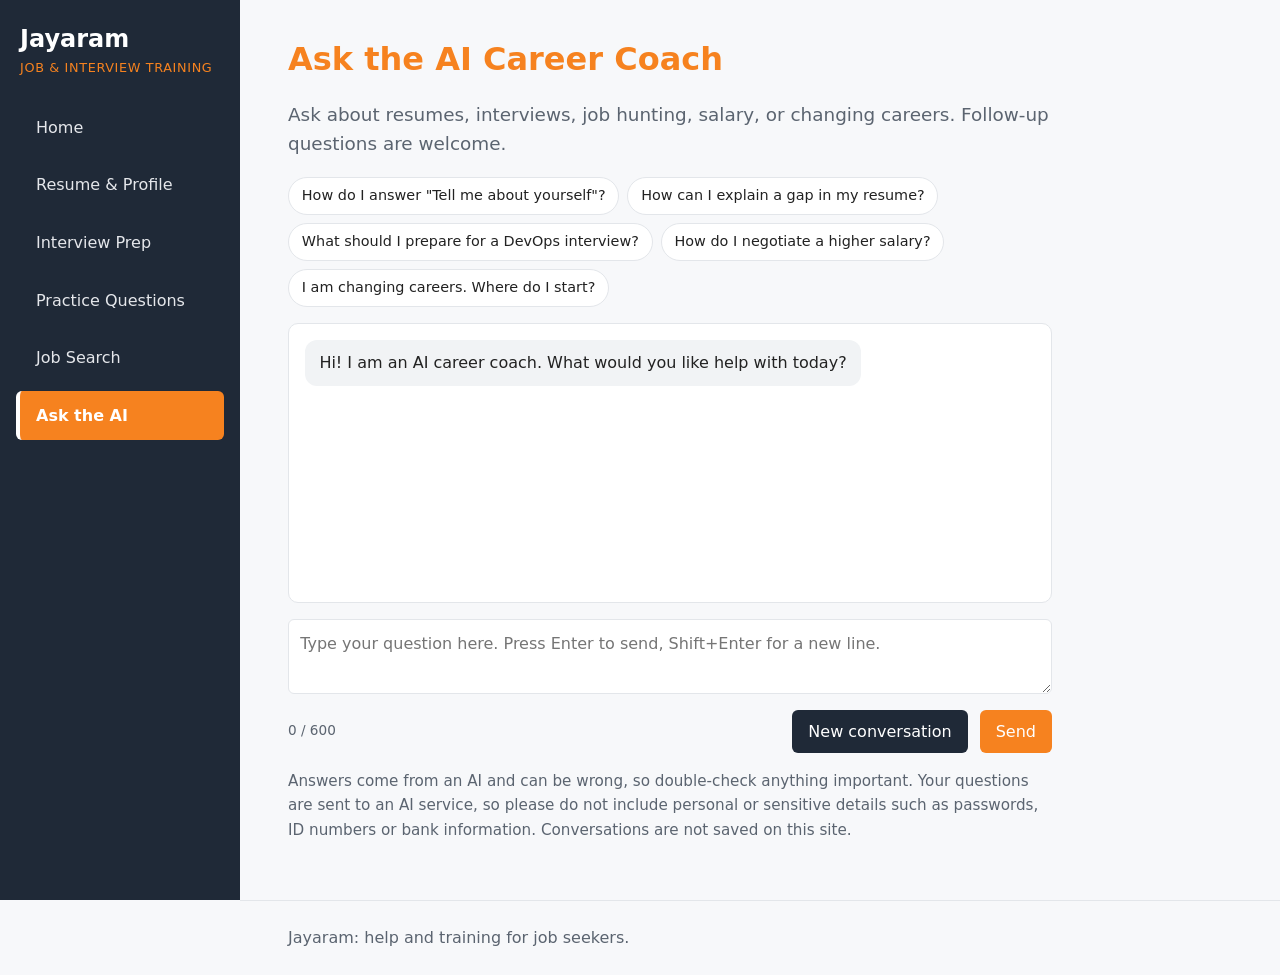
==== public/ask.html @ 56960e66 "Add /ask.html full-page AI chat with follow-up history; Worker accepts validated history" ====
<!doctype html>
<html lang="en">
<head>
  <meta charset="utf-8">
  <meta name="viewport" content="width=device-width, initial-scale=1">
  <title>Ask the AI Career Coach | Jayaram</title>
  <meta name="description" content="Ask the AI career coach anything about resumes, interviews, job search and career changes.">
  <link rel="stylesheet" href="style.css">
  <link rel="stylesheet" href="ask.css">
</head>
<body class="ask-page">
  <div class="layout">

    <nav class="sidebar" aria-label="Main navigation">
      <div class="brand">
        <span class="brand-name">Jayaram</span>
        <span class="brand-tag">Job &amp; Interview Training</span>
      </div>
      <a class="nav-btn" href="/#home">Home</a>
      <a class="nav-btn" href="/#resume">Resume &amp; Profile</a>
      <a class="nav-btn" href="/#prep">Interview Prep</a>
      <a class="nav-btn" href="/#practice">Practice Questions</a>
      <a class="nav-btn" href="/#search">Job Search</a>
      <a class="nav-btn active" href="/ask.html" aria-current="page">Ask the AI</a>
    </nav>

    <main class="content chat-content">
      <h1>Ask the AI Career Coach</h1>
      <p class="lead">Ask about resumes, interviews, job hunting, salary, or changing careers. Follow-up questions are welcome.</p>

      <div class="suggestions" id="suggestions" aria-label="Example questions">
        <button type="button" class="chip">How do I answer "Tell me about yourself"?</button>
        <button type="button" class="chip">How can I explain a gap in my resume?</button>
        <button type="button" class="chip">What should I prepare for a DevOps interview?</button>
        <button type="button" class="chip">How do I negotiate a higher salary?</button>
        <button type="button" class="chip">I am changing careers. Where do I start?</button>
      </div>

      <div class="chat" id="chat" role="log" aria-live="polite" aria-label="Conversation">
        <div class="msg bot">Hi! I am an AI career coach. What would you like help with today?</div>
      </div>

      <form class="composer" id="composer">
        <label for="msg" class="sr-only">Your question</label>
        <textarea id="msg" rows="2" maxlength="600" placeholder="Type your question here. Press Enter to send, Shift+Enter for a new line."></textarea>
        <div class="composer-row">
          <span class="ai-count" id="count">0 / 600</span>
          <button type="button" class="action-btn alt" id="clear">New conversation</button>
          <button type="submit" class="action-btn" id="send">Send</button>
        </div>
      </form>

      <p class="note">Answers come from an AI and can be wrong, so double-check anything important. Your questions are sent to an AI service, so please do not include personal or sensitive details such as passwords, ID numbers or bank information. Conversations are not saved on this site.</p>
    </main>
  </div>

  <footer class="site-footer">
    <p>Jayaram: help and training for job seekers.</p>
  </footer>

  <script src="ask.js"></script>
</body>
</html>
---- public/style.css ----
:root {
  --brand: #f6821f;
  --brand-dark: #d96d10;
  --ink: #222;
  --muted: #5b6470;
  --side-bg: #1f2937;
  --side-ink: #e5e7eb;
  --page-bg: #f7f8fa;
  --card-bg: #ffffff;
  --line: #e3e6ea;
}

* { box-sizing: border-box; }

body {
  margin: 0;
  font-family: system-ui, -apple-system, "Segoe UI", sans-serif;
  line-height: 1.6;
  color: var(--ink);
  background: var(--page-bg);
}

.layout {
  display: flex;
  min-height: 100vh;
}

/* ---------- Left navigation ---------- */
.sidebar {
  position: fixed;
  top: 0;
  left: 0;
  bottom: 0;
  width: 240px;
  background: var(--side-bg);
  padding: 1.25rem 1rem;
  display: flex;
  flex-direction: column;
  gap: 0.5rem;
}

.brand {
  display: flex;
  flex-direction: column;
  margin-bottom: 1rem;
  padding: 0 0.25rem;
}
.brand-name { color: #fff; font-size: 1.5rem; font-weight: 700; }
.brand-tag { color: var(--brand); font-size: 0.8rem; text-transform: uppercase; letter-spacing: 0.05em; }

.nav-btn {
  font: inherit;
  text-align: left;
  padding: 0.75rem 1rem;
  border: 0;
  border-left: 4px solid transparent;
  border-radius: 6px;
  background: transparent;
  color: var(--side-ink);
  cursor: pointer;
}
.nav-btn:hover { background: rgba(255, 255, 255, 0.08); }
a.nav-link { display: block; text-decoration: none; margin-top: 0.75rem; border: 1px solid var(--brand); color: var(--brand); }
a.nav-link:hover { background: var(--brand); color: #fff; }
.nav-btn.active {
  background: var(--brand);
  border-left-color: #fff;
  color: #fff;
  font-weight: 600;
}
.nav-btn:focus-visible,
.action-btn:focus-visible { outline: 3px solid #fff; outline-offset: 2px; box-shadow: 0 0 0 5px var(--brand-dark); }

/* ---------- Content ---------- */
.content {
  margin-left: 240px;
  flex: 1;
  padding: 2.5rem 3rem;
  max-width: 960px;
}

.panel { display: none; }
.panel.active { display: block; }

h1 { color: var(--brand); margin-top: 0; line-height: 1.2; }
h2 { margin-top: 2rem; }
.lead { font-size: 1.15rem; color: var(--muted); }

ul { padding-left: 1.25rem; }
li { margin-bottom: 0.4rem; }

.cards {
  display: grid;
  grid-template-columns: repeat(auto-fit, minmax(190px, 1fr));
  gap: 1rem;
  margin: 1.25rem 0;
}
.card {
  background: var(--card-bg);
  border: 1px solid var(--line);
  border-top: 4px solid var(--brand);
  border-radius: 8px;
  padding: 1rem 1.1rem;
}
.card h3 { margin: 0 0 0.4rem; }
.card p { margin: 0; color: var(--muted); }

/* ---------- Practice ---------- */
.practice-box {
  background: var(--card-bg);
  border: 1px solid var(--line);
  border-radius: 10px;
  padding: 1.25rem;
}
.practice-controls { display: flex; flex-wrap: wrap; gap: 0.5rem; }

.action-btn {
  font: inherit;
  padding: 0.55rem 1rem;
  border: 0;
  border-radius: 6px;
  background: var(--brand);
  color: #fff;
  cursor: pointer;
}
.action-btn:hover { background: var(--brand-dark); }
.action-btn.alt { background: var(--side-bg); }
.action-btn.alt:hover { background: #374151; }

.question {
  font-size: 1.3rem;
  font-weight: 600;
  margin: 1.25rem 0 1rem;
  min-height: 3.5rem;
}
.tip {
  background: #fff7ed;
  border-left: 4px solid var(--brand);
  padding: 0.75rem 1rem;
  border-radius: 4px;
  margin-top: 1rem;
}
.counter { margin: 1rem 0 0; color: var(--muted); font-size: 0.9rem; min-height: 1.3rem; }
.note { color: var(--muted); font-size: 0.95rem; margin-top: 1rem; }
[hidden] { display: none !important; }

/* ---------- AI career coach ---------- */
.sr-only { position: absolute; width: 1px; height: 1px; overflow: hidden; clip: rect(0 0 0 0); white-space: nowrap; }
.ai-box {
  background: var(--card-bg);
  border: 1px solid var(--line);
  border-top: 4px solid var(--brand);
  border-radius: 10px;
  padding: 1.25rem;
  margin-top: 2rem;
}
.ai-box h2 { margin-top: 0; }
.ai-box textarea {
  width: 100%;
  font: inherit;
  padding: 0.7rem;
  border: 1px solid var(--line);
  border-radius: 6px;
  resize: vertical;
}
.ai-row { display: flex; align-items: center; gap: 1rem; margin-top: 0.6rem; }
.ai-count { color: var(--muted); font-size: 0.85rem; }
.action-btn:disabled { opacity: 0.6; cursor: wait; }
.ai-answer {
  margin-top: 1rem;
  padding: 0.9rem 1.1rem;
  background: #fff7ed;
  border-left: 4px solid var(--brand);
  border-radius: 4px;
  white-space: pre-wrap;
}
.ai-answer.error { background: #fef2f2; border-left-color: #dc2626; }

/* ---------- Extra content blocks ---------- */
.checklist { list-style: none; padding-left: 0; }
.checklist li { position: relative; padding-left: 1.6rem; }
.checklist li::before { content: "\2713"; position: absolute; left: 0; color: var(--brand); font-weight: 700; }

.example {
  background: #fff7ed;
  border-left: 4px solid var(--brand);
  border-radius: 4px;
  padding: 0.9rem 1.1rem;
  margin: 0.5rem 0 1rem;
}

.callout {
  background: var(--card-bg);
  border: 1px solid var(--line);
  border-left: 6px solid var(--brand);
  border-radius: 8px;
  padding: 1rem 1.25rem;
  margin-top: 2rem;
}
.callout h3 { margin: 0 0 0.4rem; }
.callout p { margin: 0; color: var(--muted); }

.table-wrap { overflow-x: auto; }
table { border-collapse: collapse; width: 100%; background: var(--card-bg); font-size: 0.95rem; }
th, td { border: 1px solid var(--line); padding: 0.5rem 0.7rem; text-align: left; }
th { background: var(--side-bg); color: #fff; }

/* ---------- Footer ---------- */
.site-footer {
  margin-left: 240px;
  padding: 1.5rem 3rem;
  color: var(--muted);
  border-top: 1px solid var(--line);
}
.site-footer p { margin: 0; }

/* ---------- Phones and narrow windows ---------- */
@media (max-width: 720px) {
  .layout { flex-direction: column; }
  .sidebar {
    position: static;
    width: 100%;
    flex-direction: row;
    flex-wrap: wrap;
    padding: 0.75rem;
  }
  .brand { width: 100%; margin-bottom: 0.25rem; }
  .nav-btn { border-left: 0; padding: 0.5rem 0.75rem; flex: 1 1 auto; text-align: center; }
  .content { margin-left: 0; padding: 1.5rem 1rem; }
  .site-footer { margin-left: 0; padding: 1rem; }
}
---- public/ask.css ----
/* Extra styles for the full-page AI chat (ask.html). Base styles come from style.css. */

/* The shared .nav-btn rules were written for <button>; make links look the same. */
a.nav-btn { display: block; text-decoration: none; }

.chat-content { max-width: 860px; }

.suggestions { display: flex; flex-wrap: wrap; gap: 0.5rem; margin: 1rem 0; }
.chip {
  font: inherit;
  font-size: 0.9rem;
  padding: 0.4rem 0.8rem;
  border: 1px solid var(--line);
  border-radius: 999px;
  background: var(--card-bg);
  color: var(--ink);
  cursor: pointer;
}
.chip:hover { border-color: var(--brand); color: var(--brand-dark); }

.chat {
  background: var(--card-bg);
  border: 1px solid var(--line);
  border-radius: 10px;
  padding: 1rem;
  min-height: 280px;
  max-height: 55vh;
  overflow-y: auto;
  display: flex;
  flex-direction: column;
  gap: 0.75rem;
}
.msg {
  max-width: 85%;
  padding: 0.65rem 0.9rem;
  border-radius: 12px;
  white-space: pre-wrap;
  overflow-wrap: anywhere;
}
.msg.bot { align-self: flex-start; background: #f1f3f5; }
.msg.user { align-self: flex-end; background: var(--brand); color: #fff; }
.msg.error { align-self: flex-start; background: #fef2f2; border-left: 4px solid #dc2626; }
.msg.typing { color: var(--muted); font-style: italic; }

.composer { margin-top: 1rem; }
.composer textarea {
  width: 100%;
  font: inherit;
  padding: 0.7rem;
  border: 1px solid var(--line);
  border-radius: 6px;
  resize: vertical;
}
.composer-row { display: flex; align-items: center; gap: 0.75rem; margin-top: 0.5rem; }
.composer-row .ai-count { margin-right: auto; }

@media (max-width: 720px) {
  .msg { max-width: 95%; }
  .chat { max-height: 50vh; }
}
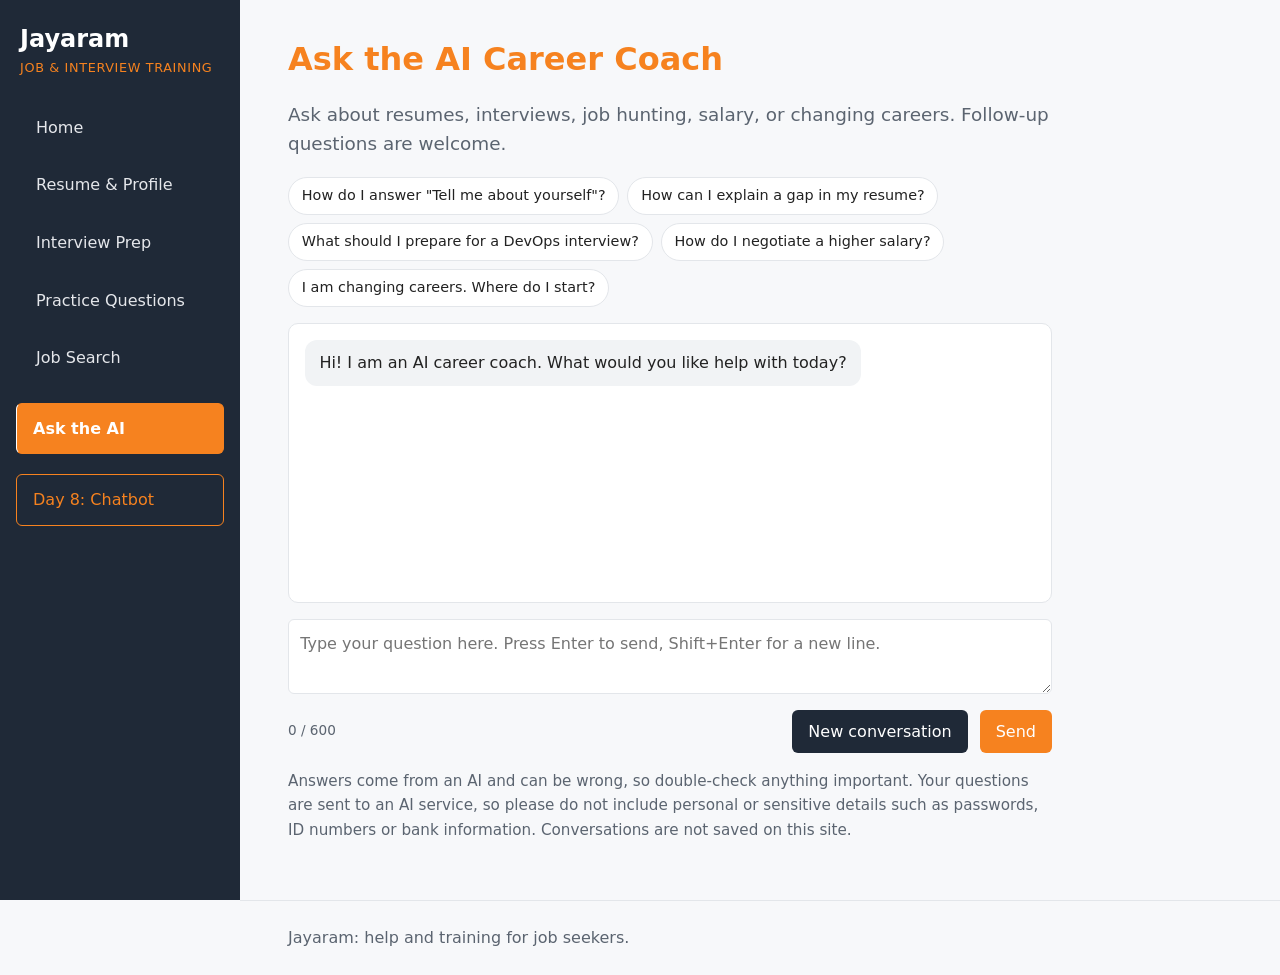
==== commit acb6b64c: "Add Day 8 page: how the chatbot was built, with SVG architecture diagram; Day 8 menu link" ====
--- a/public/ask.html
+++ b/public/ask.html
@@ -21,7 +21,8 @@
       <a class="nav-btn" href="/#prep">Interview Prep</a>
       <a class="nav-btn" href="/#practice">Practice Questions</a>
       <a class="nav-btn" href="/#search">Job Search</a>
-      <a class="nav-btn active" href="/ask.html" aria-current="page">Ask the AI</a>
+      <a class="nav-btn nav-link active" href="/ask" aria-current="page">Ask the AI</a>
+      <a class="nav-btn nav-link" href="/day8">Day 8: Chatbot</a>
     </nav>
 
     <main class="content chat-content">
@@ -58,6 +59,7 @@
     <p>Jayaram: help and training for job seekers.</p>
   </footer>
 
+  <script src="markdown.js"></script>
   <script src="ask.js"></script>
 </body>
 </html>
--- a/public/style.css
+++ b/public/style.css
@@ -175,6 +175,12 @@
   white-space: pre-wrap;
 }
 .ai-answer.error { background: #fef2f2; border-left-color: #dc2626; }
+/* Rendered AI replies (markdown.js builds <p>, <ul>, <ol>, <strong>, <em>) */
+.ai-answer { white-space: normal; }
+.ai-answer p { margin: 0 0 0.6rem; }
+.ai-answer ul, .ai-answer ol { margin: 0 0 0.6rem; padding-left: 1.3rem; }
+.ai-answer p:last-child, .ai-answer ul:last-child, .ai-answer ol:last-child { margin-bottom: 0; }
+
 
 /* ---------- Extra content blocks ---------- */
 .checklist { list-style: none; padding-left: 0; }
@@ -226,6 +232,7 @@
   }
   .brand { width: 100%; margin-bottom: 0.25rem; }
   .nav-btn { border-left: 0; padding: 0.5rem 0.75rem; flex: 1 1 auto; text-align: center; }
+  a.nav-link { margin-top: 0; }
   .content { margin-left: 0; padding: 1.5rem 1rem; }
   .site-footer { margin-left: 0; padding: 1rem; }
 }
--- a/public/ask.css
+++ b/public/ask.css
@@ -37,6 +37,13 @@
   white-space: pre-wrap;
   overflow-wrap: anywhere;
 }
+/* Rendered markdown supplies its own paragraphs and lists, so turn off pre-wrap there. */
+.msg.bot, .ai-answer { white-space: normal; }
+.msg.bot p, .ai-answer p { margin: 0 0 0.6rem; }
+.msg.bot p:last-child, .ai-answer p:last-child,
+.msg.bot ul:last-child, .ai-answer ul:last-child,
+.msg.bot ol:last-child, .ai-answer ol:last-child { margin-bottom: 0; }
+.msg.bot ul, .msg.bot ol, .ai-answer ul, .ai-answer ol { margin: 0 0 0.6rem; padding-left: 1.3rem; }
 .msg.bot { align-self: flex-start; background: #f1f3f5; }
 .msg.user { align-self: flex-end; background: var(--brand); color: #fff; }
 .msg.error { align-self: flex-start; background: #fef2f2; border-left: 4px solid #dc2626; }
